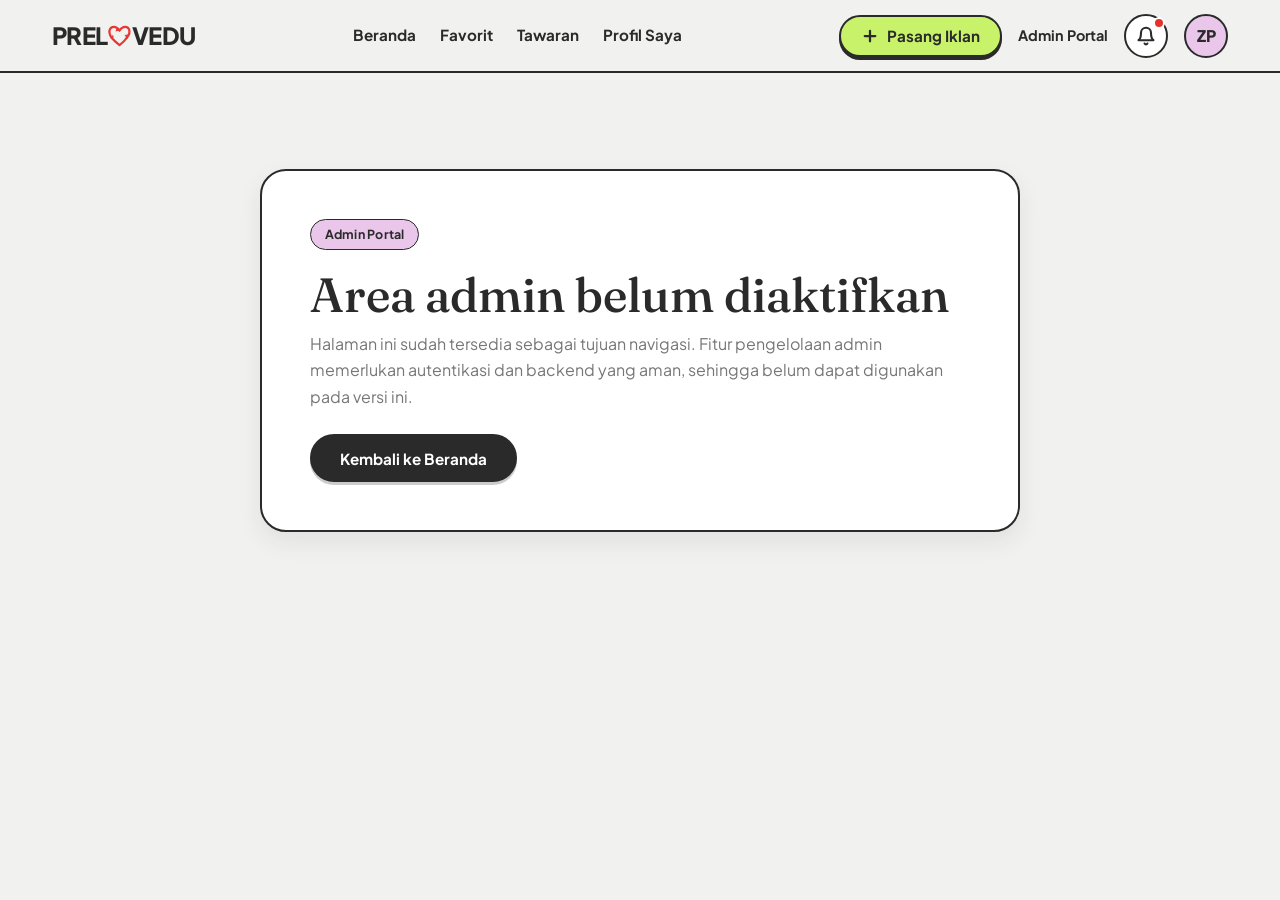
==== pages/admin.html @ fb6f6263 "Add product photo uploads and admin navigation" ====
<!DOCTYPE html>
<html lang="id">
<head>
  <meta charset="UTF-8" />
  <meta name="viewport" content="width=device-width, initial-scale=1.0, maximum-scale=5.0" />
  <meta name="description" content="Admin Portal PRELOVEDU." />
  <title>Admin Portal — PRELOVEDU</title>
  <link href="https://cdn.jsdelivr.net/npm/bootstrap@5.3.3/dist/css/bootstrap.min.css" rel="stylesheet" />
  <link rel="stylesheet" href="../assets/css/tokens.css" />
  <link rel="stylesheet" href="../assets/css/base.css" />
  <link rel="stylesheet" href="../assets/css/components.css" />
  <link rel="stylesheet" href="../assets/css/pages.css" />
</head>
<body>
  <div id="header-mount"></div>

  <main class="app-container">
    <section class="p-4 p-md-5" style="max-width: 760px; margin: clamp(3rem, 8vw, 6rem) auto; background: var(--white); border: var(--border-thick); border-radius: var(--radius-card); box-shadow: var(--shadow-soft);">
      <span class="badge-pill badge-pill-lilac">Admin Portal</span>
      <h1 class="mt-3" style="font-family: var(--font-serif); font-size: clamp(2rem, 5vw, 3rem);">Area admin belum diaktifkan</h1>
      <p style="max-width: 58ch; color: var(--ink-muted); line-height: 1.65;">
        Halaman ini sudah tersedia sebagai tujuan navigasi. Fitur pengelolaan admin memerlukan autentikasi dan backend yang aman, sehingga belum dapat digunakan pada versi ini.
      </p>
      <a href="../index.html" class="btn-pill btn-pill-ink mt-2">Kembali ke Beranda</a>
    </section>
  </main>

  <div id="bottom-nav-mount"></div>

  <script type="module">
    import { renderHeader, renderBottomNav } from '../assets/js/components/navbar.js';
    import { renderFavicon } from '../assets/js/components/logo.js';

    document.getElementById('header-mount').innerHTML = renderHeader('admin', '../');
    document.getElementById('bottom-nav-mount').innerHTML = renderBottomNav('home', '../');

    const favicon = document.createElement('link');
    favicon.rel = 'icon';
    favicon.type = 'image/svg+xml';
    favicon.href = renderFavicon();
    document.head.appendChild(favicon);
  </script>
</body>
</html>
---- assets/css/tokens.css ----
/* PRELOVEDU — Design Tokens (tokens.css) */
:root {
  /* Palet Warna Inti (Playful-Editorial) */
  --lime: #C9F26B;
  --lime-hover: #b8e653;
  --lilac: #E9C6EA;
  --lilac-hover: #dcb3dd;
  --ink: #2A2A2A;
  --ink-light: #4A4A4A;
  --ink-muted: #767676;
  --paper: #F1F1EF;
  --white: #FFFFFF;
  --heart-red: #E5322D;
  --heart-red-soft: #ffeaeb;
  
  /* Status Warna */
  --status-waiting: #FFF3C4;
  --status-waiting-text: #7A5800;
  --status-accepted: var(--lime);
  --status-countered: var(--lilac);
  --status-rejected: #F3E8E8;
  --status-expired: #E2E2E0;

  /* Tipografi */
  --font-serif: 'Fraunces', Georgia, serif;
  --font-sans: 'Plus Jakarta Sans', -apple-system, BlinkMacSystemFont, 'Segoe UI', Roboto, sans-serif;

  /* Border & Outline Khas PRELOVEDU (2-3px Charcoal) */
  --border-thick: 2.5px solid var(--ink);
  --border-thin: 1.5px solid rgba(42, 42, 42, 0.18);
  --border-subtle: 1px solid rgba(42, 42, 42, 0.1);

  /* Sudut Kelengkungan (Sangat Membulat) */
  --radius-card: 26px;
  --radius-pill: 9999px;
  --radius-circle: 50%;
  --radius-inner: 18px;
  --radius-sm: 12px;

  /* Efek Bayangan & Depth */
  --shadow-flat: 0 3px 0 var(--ink);
  --shadow-flat-hover: 0 5px 0 var(--ink);
  --shadow-soft: 0 10px 24px rgba(42, 42, 42, 0.08);
  --shadow-nav: 0 -4px 20px rgba(42, 42, 42, 0.08);

  /* Transisi Konsisten */
  --transition-fast: 150ms cubic-bezier(0.4, 0, 0.2, 1);
  --transition-smooth: 240ms cubic-bezier(0.16, 1, 0.3, 1);

  /* Layout Spacing & Consts */
  --spacing-section: 2rem;
  --bottom-nav-height: 76px;
  --header-height: 72px;
  --max-content-width: 1240px;
}
---- assets/css/base.css ----
/* PRELOVEDU — Base Styles (base.css) */
@import url('https://fonts.googleapis.com/css2?family=Fraunces:ital,opsz,wght@0,9..144,400;0,9..144,600;0,9..144,700;1,9..144,400&family=Plus+Jakarta+Sans:wght@400;500;600;700;800&display=swap');

*, *::before, *::after {
  box-sizing: border-box;
  margin: 0;
  padding: 0;
  -webkit-tap-highlight-color: transparent;
}

html {
  font-size: 16px;
  scroll-behavior: smooth;
}

body {
  font-family: var(--font-sans);
  background-color: var(--paper);
  color: var(--ink);
  line-height: 1.5;
  min-height: 100vh;
  display: flex;
  flex-direction: column;
  padding-bottom: calc(var(--bottom-nav-height) + 24px);
  position: relative;
  overflow-x: hidden;
}

@media (min-width: 992px) {
  body {
    padding-bottom: 40px;
  }
}

/* Tipografi Khas */
h1, h2, h3, .font-serif, .product-price, .hero-title, .brand-text {
  font-family: var(--font-serif);
  font-feature-settings: "kern" 1, "liga" 1;
  color: var(--ink);
}

h4, h5, h6, p, span, button, input, select, textarea {
  font-family: var(--font-sans);
}

a {
  color: inherit;
  text-decoration: none;
}

img {
  max-width: 100%;
  height: auto;
  display: block;
}

/* Kontainer Standar */
.app-container {
  width: 100%;
  max-width: var(--max-content-width);
  margin-left: auto;
  margin-right: auto;
  padding-left: 1.25rem;
  padding-right: 1.25rem;
}

@media (min-width: 768px) {
  .app-container {
    padding-left: 2rem;
    padding-right: 2rem;
  }
}

/* Aksesibilitas & Focus States */
:focus-visible {
  outline: 3px solid var(--ink);
  outline-offset: 3px;
}

.sr-only {
  position: absolute;
  width: 1px;
  height: 1px;
  padding: 0;
  margin: -1px;
  overflow: hidden;
  clip: rect(0, 0, 0, 0);
  white-space: nowrap;
  border-width: 0;
}

/* Smooth scrollbar styling */
::-webkit-scrollbar {
  width: 8px;
  height: 8px;
}

::-webkit-scrollbar-track {
  background: var(--paper);
}

::-webkit-scrollbar-thumb {
  background: rgba(42, 42, 42, 0.25);
  border-radius: var(--radius-pill);
}

::-webkit-scrollbar-thumb:hover {
  background: var(--ink);
}

/* Hormati prefers-reduced-motion */
@media (prefers-reduced-motion: reduce) {
  *, *::before, *::after {
    animation-duration: 0.01ms !important;
    animation-iteration-count: 1 !important;
    transition-duration: 0.01ms !important;
    scroll-behavior: auto !important;
  }
}
---- assets/css/components.css ----
/* PRELOVEDU — Reusable Components (components.css) */

/* ==========================================================
   1. TOMBOL (BUTTONS)
   ========================================================== */
.btn-pill {
  display: inline-flex;
  align-items: center;
  justify-content: center;
  gap: 0.5rem;
  padding: 0.75rem 1.75rem;
  border-radius: var(--radius-pill);
  font-weight: 700;
  font-size: 0.95rem;
  border: var(--border-thick);
  cursor: pointer;
  transition: all var(--transition-fast);
  text-decoration: none;
  min-height: 48px;
  line-height: 1;
}

.btn-pill-lime {
  background-color: var(--lime);
  color: var(--ink);
  box-shadow: var(--shadow-flat);
}

.btn-pill-lime:hover, .btn-pill-lime:focus-visible {
  background-color: var(--lime-hover);
  transform: translateY(-2px);
  box-shadow: var(--shadow-flat-hover);
}

.btn-pill-lime:active {
  transform: translateY(1px);
  box-shadow: 0 1px 0 var(--ink);
}

.btn-pill-ink {
  background-color: var(--ink);
  color: var(--white);
  box-shadow: 0 3px 0 rgba(0, 0, 0, 0.2);
}

.btn-pill-ink:hover {
  background-color: var(--ink-light);
  transform: translateY(-2px);
  color: var(--white);
}

.btn-pill-outline {
  background-color: var(--white);
  color: var(--ink);
  box-shadow: var(--shadow-flat);
}

.btn-pill-outline:hover {
  background-color: #f8f8f8;
  transform: translateY(-2px);
}

/* Tombol Ikon Bulat (Round Icon Button) */
.btn-circle {
  width: 44px;
  height: 44px;
  min-width: 44px;
  border-radius: var(--radius-circle);
  display: inline-flex;
  align-items: center;
  justify-content: center;
  border: var(--border-thick);
  background-color: var(--ink);
  color: var(--white);
  cursor: pointer;
  transition: all var(--transition-fast);
  position: relative;
}

.btn-circle:hover {
  transform: scale(1.06);
  background-color: var(--ink-light);
}

.btn-circle:active {
  transform: scale(0.96);
}

.btn-circle-white {
  background-color: var(--white);
  color: var(--ink);
}

.btn-circle-white:hover {
  background-color: #f3f3f3;
  color: var(--ink);
}

.btn-circle-white.is-active, .btn-circle-white.favorited {
  color: var(--heart-red);
  background-color: var(--heart-red-soft);
  border-color: var(--heart-red);
}

.btn-circle-white.favorited svg {
  fill: var(--heart-red);
}

/* Titik Indikator Notifikasi */
.btn-circle .badge-dot {
  position: absolute;
  top: 1px;
  right: 1px;
  width: 12px;
  height: 12px;
  background-color: var(--heart-red);
  border: 2px solid var(--white);
  border-radius: var(--radius-circle);
}

/* ==========================================================
   2. FORM & INPUTS (Pill Styled)
   ========================================================== */
.input-pill {
  width: 100%;
  padding: 0.75rem 1.25rem;
  border-radius: var(--radius-pill);
  border: var(--border-thick);
  background-color: var(--white);
  color: var(--ink);
  font-size: 0.95rem;
  font-family: var(--font-sans);
  outline: none;
  transition: all var(--transition-fast);
}

.input-pill:focus {
  box-shadow: 0 0 0 3px rgba(42, 42, 42, 0.15);
  background-color: #fff;
}

.select-pill {
  appearance: none;
  background-image: url("data:image/svg+xml,%3Csvg xmlns='http://www.w3.org/2000/svg' width='16' height='16' viewBox='0 0 24 24' fill='none' stroke='%232A2A2A' stroke-width='2.5' stroke-linecap='round' stroke-linejoin='round'%3E%3Cpath d='m6 9 6 6 6-6'/%3E%3C/svg%3E");
  background-repeat: no-repeat;
  background-position: right 1.2rem center;
  padding-right: 2.75rem;
  cursor: pointer;
}

/* Search Bar Wrapper */
.search-bar-wrap {
  position: relative;
  display: flex;
  align-items: center;
  width: 100%;
}

.search-bar-wrap .search-icon {
  position: absolute;
  left: 1.15rem;
  color: var(--ink-muted);
  pointer-events: none;
  display: flex;
  align-items: center;
}

.search-bar-wrap input {
  padding-left: 3rem;
  padding-right: 1.25rem;
  height: 52px;
  font-size: 1rem;
}

/* ==========================================================
   3. BADGE & STATUS PILL
   ========================================================== */
.badge-pill {
  display: inline-flex;
  align-items: center;
  gap: 0.35rem;
  padding: 0.3rem 0.85rem;
  border-radius: var(--radius-pill);
  font-size: 0.78rem;
  font-weight: 700;
  letter-spacing: 0.02em;
  border: 1.5px solid var(--ink);
  white-space: nowrap;
}

.badge-pill-lime {
  background-color: var(--lime);
  color: var(--ink);
}

.badge-pill-lilac {
  background-color: var(--lilac);
  color: var(--ink);
}

.badge-pill-ink {
  background-color: var(--ink);
  color: var(--white);
}

.badge-verified {
  background-color: #d1fae5;
  color: #065f46;
  border-color: #065f46;
}

/* ==========================================================
   4. CHIP KATEGORI (Circular + Label)
   ========================================================== */
/* ==========================================================
   4. CHIP KATEGORI (5 Kolom Grid Simetris)
   ========================================================== */
.category-chips-grid,
.category-chips-scroll {
  display: grid;
  grid-template-columns: repeat(5, 1fr);
  width: 100%;
  gap: 0.75rem;
  padding: 0.5rem 0 0.75rem 0;
  justify-items: center;
  align-items: start;
}

.category-chips-scroll::-webkit-scrollbar,
.category-chips-grid::-webkit-scrollbar {
  display: none;
}

.category-item {
  display: flex;
  flex-direction: column;
  align-items: center;
  justify-content: flex-start;
  gap: 0.5rem;
  cursor: pointer;
  text-decoration: none;
  background: none;
  border: none;
  width: 100%;
  max-width: 120px;
  padding: 0;
  transition: transform var(--transition-fast);
}

.category-item:hover {
  transform: translateY(-2px);
}

.category-circle {
  width: 62px;
  height: 62px;
  border-radius: var(--radius-circle);
  background-color: var(--white);
  border: var(--border-thick);
  display: flex;
  align-items: center;
  justify-content: center;
  color: var(--ink);
  transition: background-color var(--transition-fast), border-color var(--transition-fast);
  box-shadow: 0 3px 0 var(--ink);
  flex-shrink: 0;
}

.category-circle svg {
  width: 24px;
  height: 24px;
  display: block;
}

/* Item aktif & hover: HANYA ganti warna/outline, JANGAN membesarkan ukuran */
.category-item.active .category-circle {
  background-color: var(--lilac);
  border-color: var(--ink);
  box-shadow: 0 3px 0 var(--ink);
}

.category-item:hover .category-circle {
  background-color: var(--lilac-hover);
}

/* Label: rata tengah, boleh turun 2 baris, tinggi area label sama */
.category-label {
  font-size: 0.8rem;
  font-weight: 700;
  color: var(--ink);
  text-align: center;
  line-height: 1.25;
  min-height: 2.9em;
  display: inline-block;
  vertical-align: top;
  padding: 0.2rem 0.55rem;
  border-radius: var(--radius-pill);
  border: 1.5px solid transparent;
  width: fit-content;
  max-width: 100%;
  box-sizing: border-box;
  word-break: normal;
  overflow-wrap: break-word;
  transition: background-color var(--transition-fast), border-color var(--transition-fast);
}

.category-item.active .category-label {
  background-color: var(--lilac);
  border-color: var(--ink);
  color: var(--ink);
  font-weight: 800;
  box-shadow: 0 2px 0 var(--ink);
}

/* Responsif Mobile (375px): 5 kolom tetap muat, ikon dikecilkan, tanpa scroll horizontal */
@media (max-width: 480px) {
  .category-chips-grid,
  .category-chips-scroll {
    gap: 0.25rem;
    padding: 0.25rem 0 0.5rem 0;
  }

  .category-item {
    gap: 0.35rem;
    max-width: none;
  }

  .category-circle {
    width: 46px;
    height: 46px;
  }

  .category-circle svg {
    width: 20px;
    height: 20px;
  }

  .category-label {
    font-size: 0.68rem;
    line-height: 1.15;
    min-height: 2.7em;
    padding: 0.15rem 0.3rem;
  }
}

/* Quick Filter Pills (Kondisi & Urutan) */
.filter-pills-row {
  display: flex;
  gap: 0.5rem;
  overflow-x: auto;
  padding-bottom: 0.25rem;
}

.filter-pills-row::-webkit-scrollbar {
  display: none;
}

.chip-filter {
  padding: 0.45rem 1rem;
  border-radius: var(--radius-pill);
  border: var(--border-thick);
  background-color: var(--white);
  font-size: 0.82rem;
  font-weight: 700;
  color: var(--ink);
  cursor: pointer;
  white-space: nowrap;
  transition: all var(--transition-fast);
}

.chip-filter:hover {
  background-color: #f7f7f7;
}

.chip-filter.active {
  background-color: var(--ink);
  color: var(--white);
}

/* ==========================================================
   5. KARTU PRODUK (PRODUCT CARD)
   ========================================================== */
.product-card {
  background-color: var(--white);
  border-radius: var(--radius-card);
  border: var(--border-thick);
  box-shadow: var(--shadow-flat);
  overflow: hidden;
  display: flex;
  flex-direction: column;
  transition: all var(--transition-fast);
  position: relative;
  cursor: pointer;
}

.product-card:hover {
  transform: translateY(-4px);
  box-shadow: 0 7px 0 var(--ink);
}

.product-thumb-box {
  background-color: var(--lilac);
  border-bottom: var(--border-thick);
  position: relative;
  height: 200px;
  display: flex;
  align-items: center;
  justify-content: center;
  padding: 1.25rem;
  overflow: hidden;
}

.product-thumb-box.bg-lime {
  background-color: #ddf799;
}

.product-thumb-box.bg-gray {
  background-color: #ecece9;
}

.product-thumb-box img {
  max-height: 140px;
  max-width: 90%;
  object-fit: contain;
  transition: transform var(--transition-smooth);
  filter: drop-shadow(0 12px 10px rgba(42, 42, 42, 0.22));
  z-index: 2;
}

.product-card:hover .product-thumb-box img {
  transform: scale(1.08) translateY(-3px);
}

/* Bayangan elips di bawah gambar cutout */
.product-thumb-shadow {
  position: absolute;
  bottom: 14px;
  width: 60%;
  height: 18px;
  background: radial-gradient(ellipse at center, rgba(42, 42, 42, 0.25) 0%, rgba(42, 42, 42, 0) 70%);
  border-radius: 50%;
  z-index: 1;
}

/* Tombol Favorit di atas thumbnail */
.product-card .btn-favorite {
  position: absolute;
  top: 12px;
  right: 12px;
  z-index: 3;
}

.product-card .badge-status {
  position: absolute;
  top: 12px;
  left: 12px;
  z-index: 3;
}

.product-card .badge-condition {
  position: absolute;
  bottom: 12px;
  left: 12px;
  z-index: 3;
}

.product-card.is-sold {
  opacity: 0.85;
}

/* Konten Kartu */
.product-card-body {
  padding: 1.25rem;
  display: flex;
  flex-direction: column;
  flex-grow: 1;
  justify-content: space-between;
}

.product-faculty-tag {
  font-size: 0.72rem;
  font-weight: 700;
  text-transform: uppercase;
  letter-spacing: 0.05em;
  color: var(--ink-muted);
  margin-bottom: 0.35rem;
}

.product-title {
  font-family: var(--font-serif);
  font-size: 1.15rem;
  font-weight: 600;
  color: var(--ink);
  line-height: 1.3;
  margin-bottom: 0.4rem;
  display: -webkit-box;
  -webkit-line-clamp: 2;
  -webkit-box-orient: vertical;
  overflow: hidden;
  min-height: 2.6rem;
}

.product-seller-info {
  display: flex;
  align-items: center;
  gap: 0.4rem;
  font-size: 0.8rem;
  color: var(--ink-light);
  margin-bottom: 0.75rem;
}

.product-card-footer {
  display: flex;
  align-items: center;
  justify-content: space-between;
  margin-top: auto;
  padding-top: 0.5rem;
}

.product-price-val {
  font-family: var(--font-serif);
  font-size: 1.35rem;
  font-weight: 700;
  color: var(--ink);
  letter-spacing: -0.01em;
}

/* ==========================================================
   6. HEADER (DESKTOP) & TOP BAR (MOBILE)
   ========================================================== */
.top-nav-bar {
  background-color: var(--paper);
  border-bottom: var(--border-thick);
  position: sticky;
  top: 0;
  z-index: 100;
  padding: 0.85rem 0;
}

.top-nav-content {
  display: flex;
  align-items: center;
  justify-content: space-between;
  gap: 1.5rem;
}

.user-greeting {
  display: flex;
  align-items: center;
  gap: 0.75rem;
}

.avatar-circle {
  width: 44px;
  height: 44px;
  border-radius: var(--radius-circle);
  border: var(--border-thick);
  background-color: var(--lilac);
  display: flex;
  align-items: center;
  justify-content: center;
  font-weight: 800;
  color: var(--ink);
  overflow: hidden;
}

.user-greeting-text .salutation {
  font-size: 0.75rem;
  color: var(--ink-muted);
  font-weight: 600;
  text-transform: uppercase;
  letter-spacing: 0.04em;
  display: block;
}

.user-greeting-text .user-name {
  font-family: var(--font-serif);
  font-size: 1.15rem;
  font-weight: 700;
  line-height: 1.1;
}

/* ==========================================================
   7. BOTTOM NAVIGATION (MOBILE)
   ========================================================== */
.bottom-nav-wrap {
  position: fixed;
  bottom: 14px;
  left: 0;
  right: 0;
  z-index: 999;
  display: flex;
  justify-content: center;
  padding: 0 1rem;
  pointer-events: none;
}

@media (min-width: 992px) {
  .bottom-nav-wrap {
    display: none;
  }
}

.bottom-nav-bar {
  pointer-events: auto;
  background-color: var(--ink);
  border: var(--border-thick);
  border-radius: var(--radius-pill);
  box-shadow: 0 8px 25px rgba(0, 0, 0, 0.3);
  display: flex;
  align-items: center;
  padding: 0.45rem 0.65rem;
  gap: 0.4rem;
  max-width: 420px;
  width: 100%;
  justify-content: space-around;
}

.nav-tab-item {
  position: relative;
  display: flex;
  flex-direction: column;
  align-items: center;
  justify-content: center;
  width: 58px;
  height: 52px;
  color: var(--white);
  text-decoration: none;
  border-radius: var(--radius-pill);
  transition: all var(--transition-fast);
  z-index: 1;
}

/* Lingkaran Lilac Besar untuk Tab Aktif sesuai spec referensi */
.nav-tab-item.active {
  color: var(--ink);
}

.nav-tab-item.active::before {
  content: '';
  position: absolute;
  top: 50%;
  left: 50%;
  transform: translate(-50%, -50%);
  width: 46px;
  height: 46px;
  background-color: var(--lilac);
  border-radius: var(--radius-circle);
  z-index: -1;
  box-shadow: 0 2px 8px rgba(0, 0, 0, 0.2);
  transition: all var(--transition-fast);
}

.nav-tab-item svg {
  width: 22px;
  height: 22px;
}

.nav-tab-label {
  font-size: 0.65rem;
  font-weight: 700;
  margin-top: 2px;
}

/* Tombol Jual di tengah (+) */
.nav-tab-sell {
  background-color: var(--lime);
  color: var(--ink);
  border: 2px solid var(--ink);
  width: 48px;
  height: 48px;
  border-radius: var(--radius-circle);
  display: flex;
  align-items: center;
  justify-content: center;
  box-shadow: 0 3px 0 var(--ink);
  transition: transform var(--transition-fast);
}

.nav-tab-sell:hover {
  transform: scale(1.08);
}

/* ==========================================================
   8. TOAST NOTIFICATION
   ========================================================== */
.toast-container {
  position: fixed;
  bottom: 90px;
  left: 50%;
  transform: translateX(-50%);
  z-index: 1050;
  display: flex;
  flex-direction: column;
  gap: 0.5rem;
  pointer-events: none;
  width: 90%;
  max-width: 400px;
}

@media (min-width: 992px) {
  .toast-container {
    bottom: 24px;
    right: 24px;
    left: auto;
    transform: none;
  }
}

.toast-item {
  pointer-events: auto;
  background-color: var(--ink);
  color: var(--white);
  border: var(--border-thick);
  border-radius: var(--radius-pill);
  padding: 0.75rem 1.25rem;
  display: flex;
  align-items: center;
  justify-content: space-between;
  gap: 0.75rem;
  font-size: 0.88rem;
  font-weight: 600;
  box-shadow: 0 6px 20px rgba(0, 0, 0, 0.25);
  animation: toastSlideUp 0.3s cubic-bezier(0.16, 1, 0.3, 1) forwards;
}

@keyframes toastSlideUp {
  from {
    opacity: 0;
    transform: translateY(20px);
  }
  to {
    opacity: 1;
    transform: translateY(0);
  }
}

/* ==========================================================
   9. SKELETON & EMPTY STATE
   ========================================================== */
.skeleton-box {
  background: linear-gradient(90deg, #e3e3e0 25%, #f1f1ee 50%, #e3e3e0 75%);
  background-size: 200% 100%;
  animation: shimmer 1.5s infinite;
  border-radius: var(--radius-sm);
}

@keyframes shimmer {
  0% { background-position: 200% 0; }
  100% { background-position: -200% 0; }
}

.empty-state-card {
  background-color: var(--white);
  border: var(--border-thick);
  border-radius: var(--radius-card);
  padding: 3rem 1.5rem;
  text-align: center;
  box-shadow: var(--shadow-flat);
  max-width: 480px;
  margin: 2rem auto;
}

.empty-state-icon {
  width: 72px;
  height: 72px;
  border-radius: var(--radius-circle);
  background-color: var(--lilac);
  border: var(--border-thick);
  display: flex;
  align-items: center;
  justify-content: center;
  margin: 0 auto 1.25rem auto;
}

/* ==========================================================
   10. PETA COD INTERAKTIF & LEAFLET CUSTOM STYLING
   ========================================================== */
.map-wrapper {
  border: var(--border-thick);
  border-radius: var(--radius-inner);
  overflow: hidden;
  box-shadow: var(--shadow-flat);
  position: relative;
  background-color: var(--paper);
}

.map-container {
  height: 320px;
  width: 100%;
  z-index: 1;
}

.custom-map-pin-wrapper {
  background: transparent !important;
  border: none !important;
}

.custom-map-pin {
  display: flex;
  align-items: center;
  justify-content: center;
  position: relative;
  transition: transform var(--transition-fast);
  cursor: pointer;
}

.custom-map-pin:hover {
  transform: translateY(-4px) scale(1.08);
}

.custom-map-pin.is-selected {
  transform: translateY(-4px) scale(1.12);
  z-index: 999;
}

/* Custom Popup Leaflet Bergaya PRELOVEDU Playful-Editorial */
.leaflet-popup.prelovedu-leaflet-popup .leaflet-popup-content-wrapper {
  background: var(--white);
  border: var(--border-thick);
  border-radius: 14px;
  box-shadow: var(--shadow-flat);
  padding: 0.5rem 0.75rem;
  font-family: var(--font-sans);
}

.leaflet-popup.prelovedu-leaflet-popup .leaflet-popup-content {
  margin: 0.35rem 0.45rem;
  line-height: 1.35;
}

.leaflet-popup.prelovedu-leaflet-popup .leaflet-popup-tip-container {
  margin-top: -1px;
}

.leaflet-popup.prelovedu-leaflet-popup .leaflet-popup-tip {
  background: var(--white);
  box-shadow: none;
  border-bottom: 2.5px solid var(--ink);
  border-right: 2.5px solid var(--ink);
}

.cod-map-popup .popup-tag {
  display: inline-block;
  font-size: 0.7rem;
  font-weight: 800;
  text-transform: uppercase;
  padding: 0.15rem 0.5rem;
  border-radius: var(--radius-pill);
  border: 1.5px solid var(--ink);
  margin-bottom: 0.3rem;
}

.cod-map-popup .popup-tag.badge-safe {
  background-color: var(--lime);
  color: var(--ink);
}

.cod-map-popup .popup-tag.badge-custom {
  background-color: var(--lilac);
  color: var(--ink);
}

.cod-map-popup .popup-tag.badge-rejected {
  background-color: #ffd8d6;
  color: var(--heart-red);
}

.cod-map-popup .popup-title {
  font-weight: 800;
  font-size: 0.92rem;
  color: var(--ink);
  margin-bottom: 0.15rem;
}

.cod-map-popup .popup-sub {
  font-size: 0.78rem;
  color: var(--ink-muted);
  margin-bottom: 0.25rem;
}

.cod-map-popup .popup-coords {
  font-size: 0.72rem;
  font-family: monospace;
  color: var(--ink-light);
  background: var(--paper);
  padding: 0.15rem 0.4rem;
  border-radius: 6px;
  display: inline-block;
}

/* Leaflet Zoom Controls Custom */
.leaflet-bar {
  border: none !important;
  box-shadow: none !important;
}

.leaflet-bar a {
  background-color: var(--white) !important;
  color: var(--ink) !important;
  border: 2px solid var(--ink) !important;
  border-radius: 10px !important;
  box-shadow: 0 3px 0 var(--ink) !important;
  margin-bottom: 6px !important;
  font-weight: 800 !important;
  font-size: 1.1rem !important;
  line-height: 28px !important;
  width: 34px !important;
  height: 34px !important;
  transition: all var(--transition-fast) !important;
}

.leaflet-bar a:hover {
  background-color: var(--lime) !important;
  transform: translateY(-1px);
}
---- assets/css/pages.css ----
/* PRELOVEDU — Page Layouts & Specific Styles (pages.css) */

/* ==========================================================
   1. HERO BANNER "HOT DEALS" (Playful-Editorial)
   ========================================================== */
.hero-banner {
  background-color: var(--lime);
  border: var(--border-thick);
  border-radius: var(--radius-card);
  box-shadow: var(--shadow-flat);
  position: relative;
  overflow: hidden;
  margin-top: 1.25rem;
  margin-bottom: var(--spacing-section);
  padding: 2rem 1.5rem;
}

@media (min-width: 768px) {
  .hero-banner {
    padding: 3rem 2.5rem;
    min-height: 280px;
  }
}

/* Dekorasi SVG squiggly organik di latar belakang */
.hero-deco-squiggly {
  position: absolute;
  top: -20px;
  right: -20px;
  width: 320px;
  height: 320px;
  pointer-events: none;
  opacity: 0.65;
  z-index: 0;
}

.hero-banner-content {
  position: relative;
  z-index: 2;
  display: flex;
  flex-direction: column;
  justify-content: space-between;
  gap: 1.5rem;
}

@media (min-width: 768px) {
  .hero-banner-content {
    flex-direction: row;
    align-items: center;
  }
}

.hero-text-col {
  max-width: 520px;
}

.hero-pill-tag {
  display: inline-flex;
  align-items: center;
  gap: 0.4rem;
  background-color: var(--white);
  border: var(--border-thick);
  border-radius: var(--radius-pill);
  padding: 0.35rem 0.9rem;
  font-size: 0.82rem;
  font-weight: 800;
  color: var(--ink);
  margin-bottom: 0.85rem;
  box-shadow: 0 2px 0 var(--ink);
}

.hero-title {
  font-size: 1.85rem;
  font-weight: 700;
  line-height: 1.2;
  color: var(--ink);
  margin-bottom: 0.75rem;
  letter-spacing: -0.02em;
}

@media (min-width: 768px) {
  .hero-title {
    font-size: 2.35rem;
  }
}

.hero-subtitle {
  font-size: 0.95rem;
  color: var(--ink-light);
  line-height: 1.45;
  margin-bottom: 1.35rem;
}

.hero-image-col {
  position: relative;
  display: flex;
  justify-content: center;
  align-items: center;
}

.hero-featured-img-wrap {
  position: relative;
  width: 220px;
  height: 180px;
  display: flex;
  align-items: center;
  justify-content: center;
}

@media (min-width: 768px) {
  .hero-featured-img-wrap {
    width: 280px;
    height: 220px;
  }
}

.hero-featured-img {
  max-width: 90%;
  max-height: 160px;
  object-fit: contain;
  filter: drop-shadow(0 15px 12px rgba(42, 42, 42, 0.28));
  z-index: 2;
  animation: floatSoft 4s ease-in-out infinite alternate;
}

@keyframes floatSoft {
  0% { transform: translateY(0px) rotate(-1deg); }
  100% { transform: translateY(-8px) rotate(2deg); }
}

.hero-featured-shadow {
  position: absolute;
  bottom: 8px;
  width: 70%;
  height: 20px;
  background: radial-gradient(ellipse at center, rgba(42, 42, 42, 0.3) 0%, rgba(42, 42, 42, 0) 70%);
  border-radius: 50%;
  z-index: 1;
}

/* Dots Indikator Carousel Hero */
.carousel-dots {
  display: flex;
  gap: 0.5rem;
  justify-content: center;
  margin-top: 1rem;
}

.carousel-dot {
  width: 10px;
  height: 10px;
  border-radius: var(--radius-circle);
  border: 1.5px solid var(--ink);
  background-color: transparent;
  cursor: pointer;
  transition: all var(--transition-fast);
}

.carousel-dot.active {
  width: 24px;
  border-radius: var(--radius-pill);
  background-color: var(--ink);
}

/* ==========================================================
   2. SEARCH & FACULTY FILTER BAR
   ========================================================== */
.search-filter-section {
  display: flex;
  flex-direction: column;
  gap: 0.75rem;
  margin-bottom: 1.75rem;
}

@media (min-width: 768px) {
  .search-filter-section {
    flex-direction: row;
    align-items: center;
  }
}

.faculty-dropdown-wrap {
  min-width: 220px;
}

/* ==========================================================
   3. SECTION HEADERS
   ========================================================== */
.section-header {
  display: flex;
  align-items: baseline;
  justify-content: space-between;
  margin-bottom: 1rem;
  padding: 0 0.25rem;
}

.section-title {
  font-family: var(--font-serif);
  font-size: 1.45rem;
  font-weight: 700;
  color: var(--ink);
  display: flex;
  align-items: center;
  gap: 0.5rem;
}

.section-link {
  font-size: 0.85rem;
  font-weight: 700;
  color: var(--ink);
  text-decoration: underline;
  text-underline-offset: 4px;
  transition: color var(--transition-fast);
}

.section-link:hover {
  color: var(--ink-light);
}

/* Spacing Vertikal Konsisten Antar Bagian */
.category-section {
  margin-bottom: var(--spacing-section);
}

.featured-section {
  margin-bottom: var(--spacing-section);
}

/* ==========================================================
   4. FEATURED PRODUCTS (HORIZONTAL HERO CARD)
   ========================================================== */
.featured-card {
  background-color: var(--white);
  border: var(--border-thick);
  border-radius: var(--radius-card);
  box-shadow: var(--shadow-flat);
  display: flex;
  flex-direction: column;
  overflow: hidden;
  margin-bottom: 0;
  transition: transform var(--transition-fast);
}

@media (min-width: 640px) {
  .featured-card {
    flex-direction: row;
    min-height: 220px;
  }
}

.featured-card:hover {
  transform: translateY(-3px);
  box-shadow: 0 6px 0 var(--ink);
}

.featured-card-media {
  background-color: var(--lilac);
  border-bottom: var(--border-thick);
  display: flex;
  align-items: center;
  justify-content: center;
  padding: 1.5rem;
  position: relative;
  min-height: 180px;
}

@media (min-width: 640px) {
  .featured-card-media {
    width: 40%;
    border-bottom: none;
    border-right: var(--border-thick);
  }
}

.featured-card-media img {
  max-height: 140px;
  filter: drop-shadow(0 10px 10px rgba(42, 42, 42, 0.2));
  z-index: 2;
}

.featured-card-content {
  padding: 1.5rem;
  display: flex;
  flex-direction: column;
  justify-content: space-between;
  flex-grow: 1;
}

.color-swatches-row {
  display: flex;
  gap: 0.4rem;
  margin: 0.5rem 0;
}

.color-swatch-dot {
  width: 14px;
  height: 14px;
  border-radius: var(--radius-circle);
  border: 1px solid rgba(42, 42, 42, 0.3);
}

/* ==========================================================
   5. RESPONSIVE PRODUCT GRID
   ========================================================== */
.products-grid {
  display: grid;
  grid-template-columns: repeat(2, 1fr);
  gap: 1rem;
  margin-bottom: 2.5rem;
}

@media (max-width: 420px) {
  .products-grid {
    grid-template-columns: 1fr;
    gap: 1rem;
  }
}

@media (min-width: 768px) {
  .products-grid {
    grid-template-columns: repeat(3, 1fr);
    gap: 1.5rem;
  }
}

@media (min-width: 1100px) {
  .products-grid {
    grid-template-columns: repeat(4, 1fr);
    gap: 1.5rem;
  }
}

/* ==========================================================
   6. PENGINGAT KEAMANAN (SAFETY REMINDER BAR)
   ========================================================== */
.safety-banner {
  background-color: #fff9db;
  border: var(--border-thick);
  border-radius: var(--radius-card);
  padding: 1rem 1.25rem;
  display: flex;
  align-items: center;
  gap: 0.85rem;
  font-size: 0.88rem;
  font-weight: 600;
  color: var(--ink);
  margin-bottom: 2rem;
  box-shadow: var(--shadow-flat);
}

.safety-icon {
  width: 36px;
  height: 36px;
  border-radius: var(--radius-circle);
  background-color: var(--white);
  border: 2px solid var(--ink);
  display: flex;
  align-items: center;
  justify-content: center;
  flex-shrink: 0;
}

/* ==========================================================
   7. FOOTER INFORMASI
   ========================================================== */
.app-footer {
  background-color: var(--white);
  border-top: var(--border-thick);
  padding: 3rem 0;
  margin-top: 3rem;
  text-align: center;
}

.footer-brand {
  display: inline-flex;
  align-items: center;
  gap: 0.6rem;
  margin-bottom: 0.75rem;
}

.footer-text {
  font-size: 0.85rem;
  color: var(--ink-muted);
  max-width: 480px;
  margin: 0 auto 1.5rem auto;
}
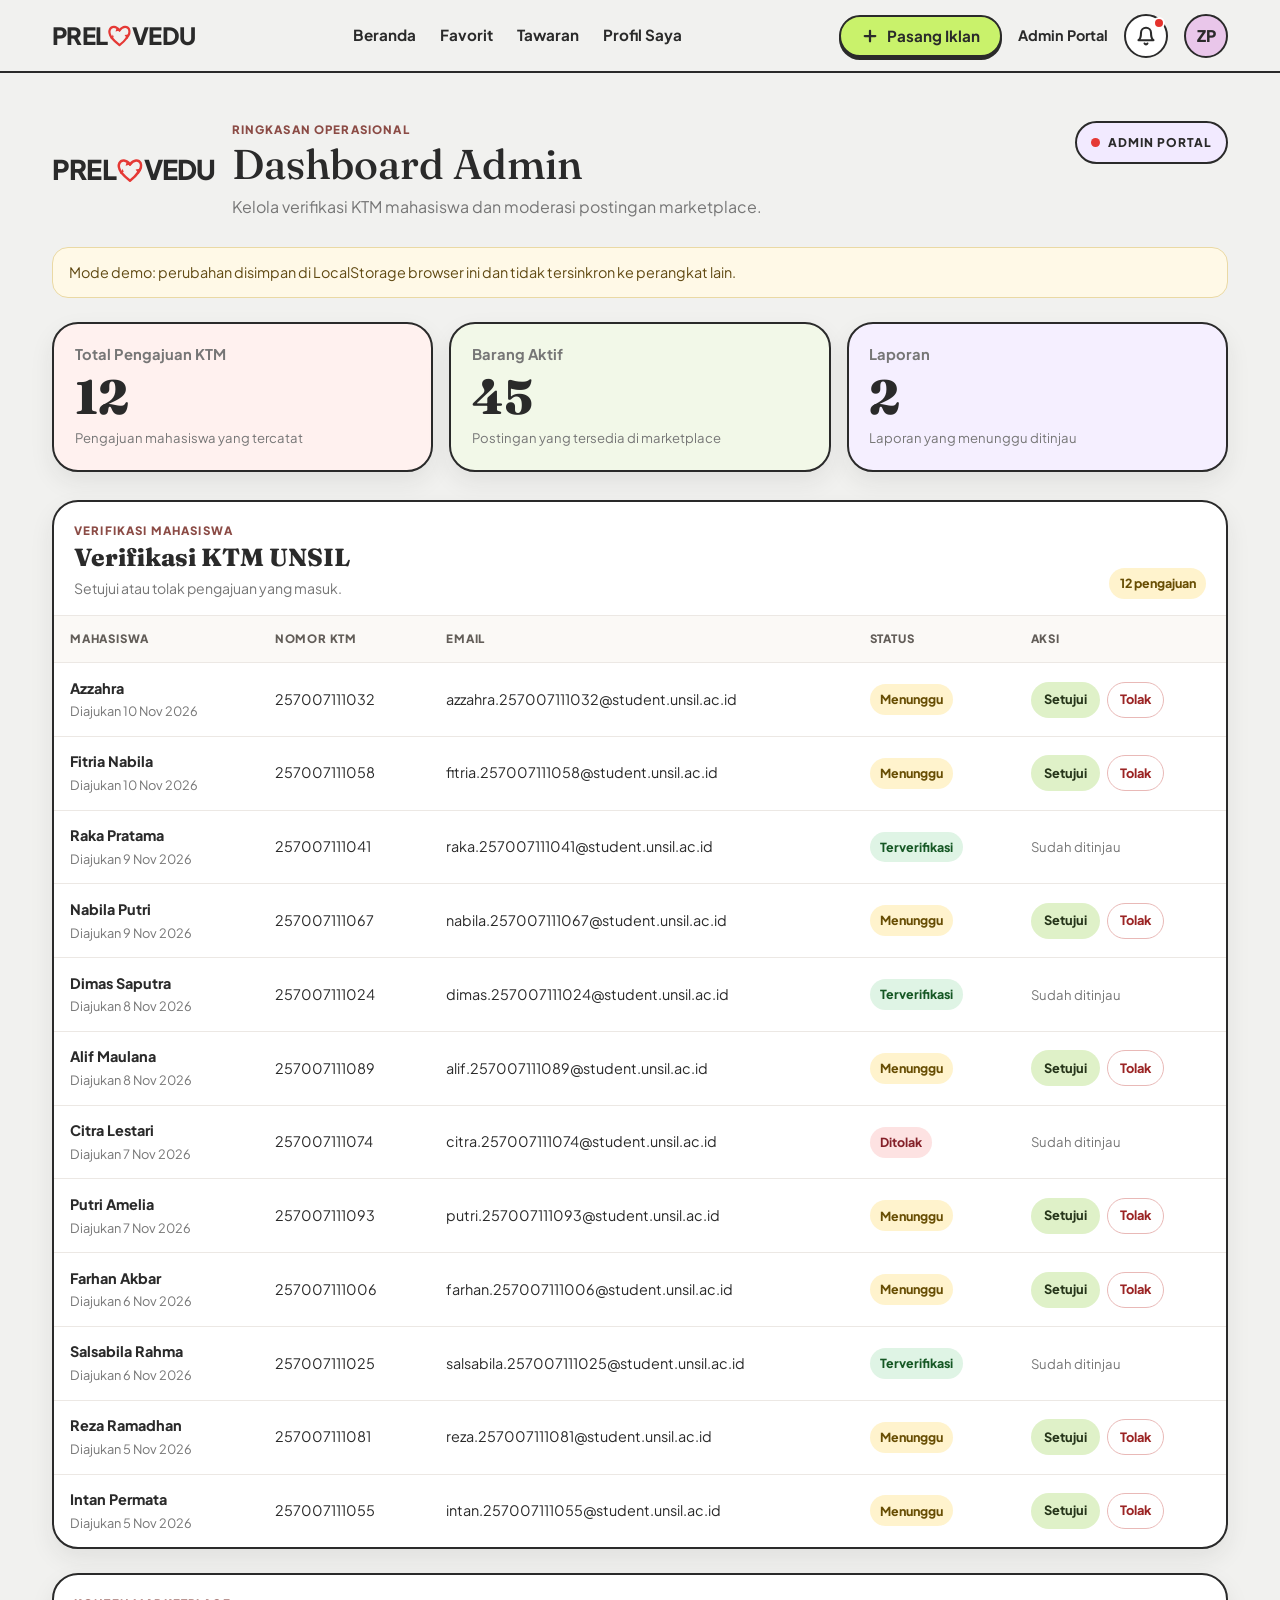
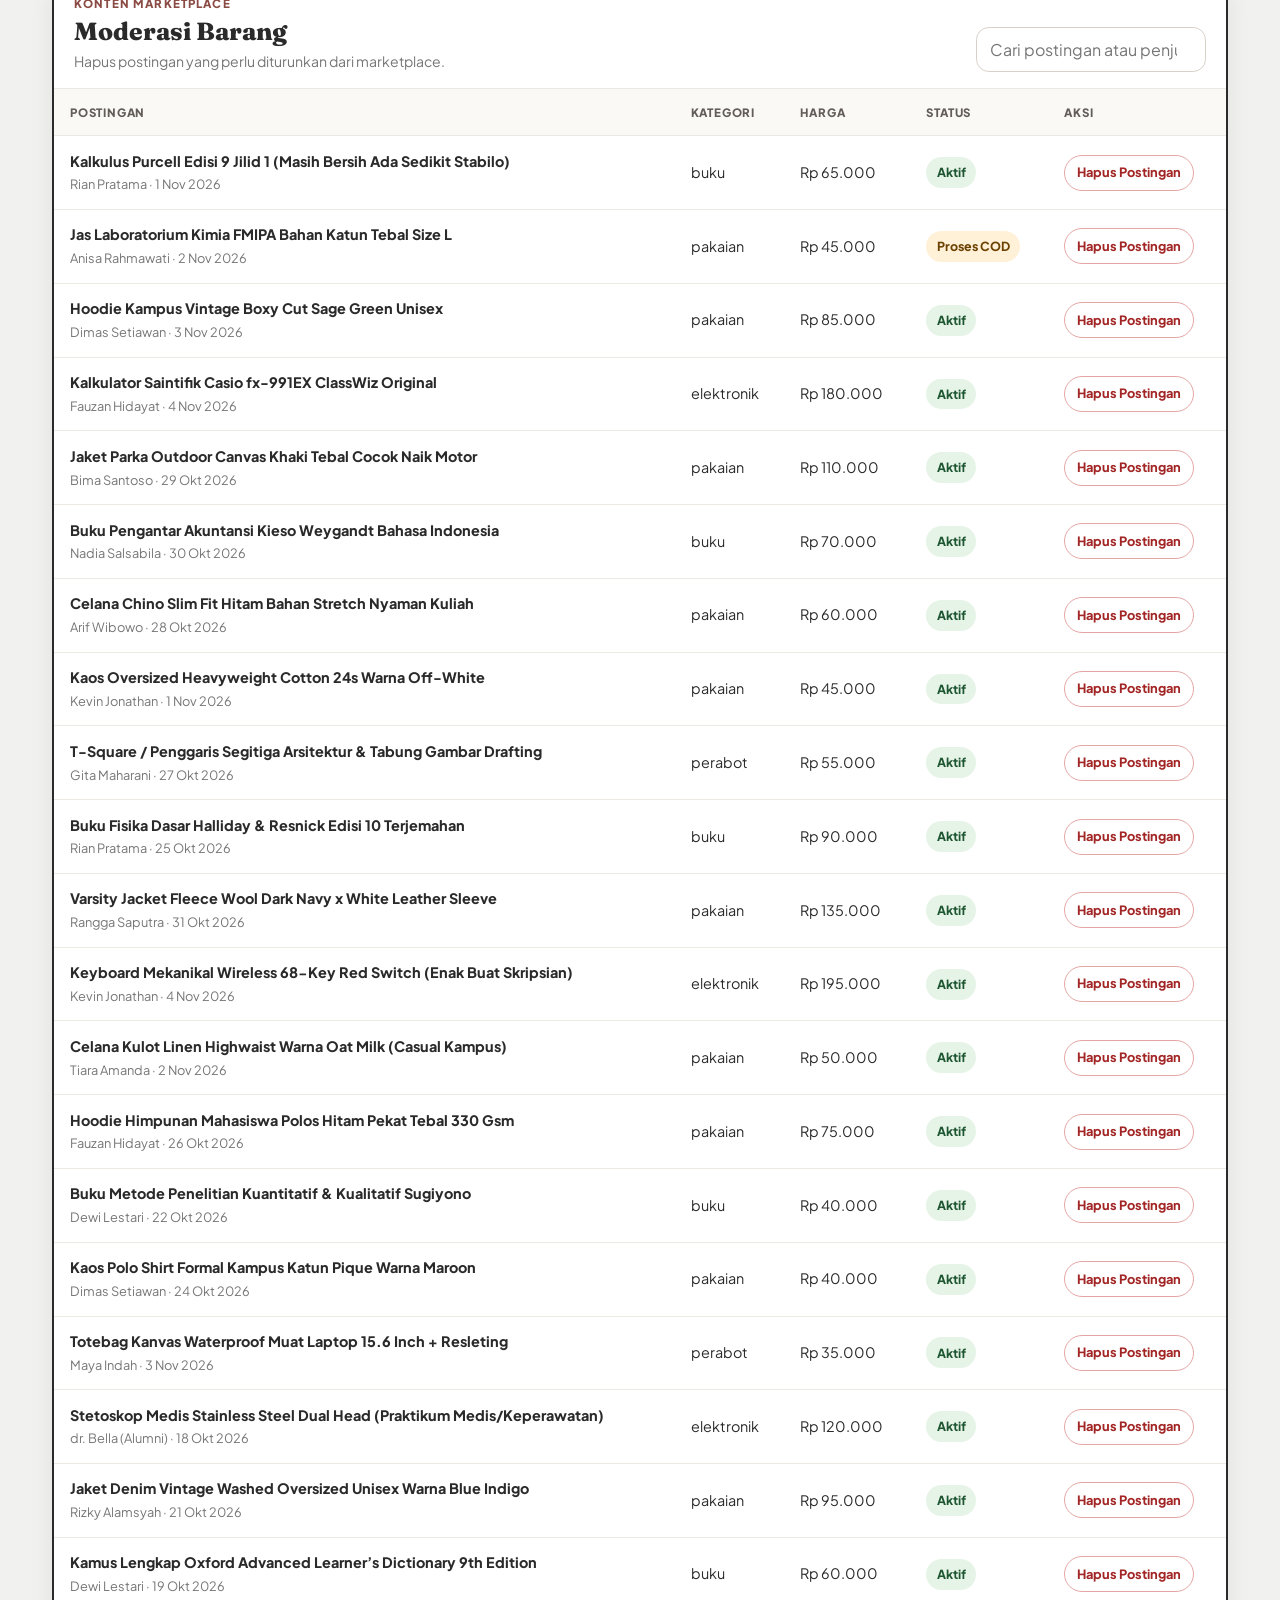
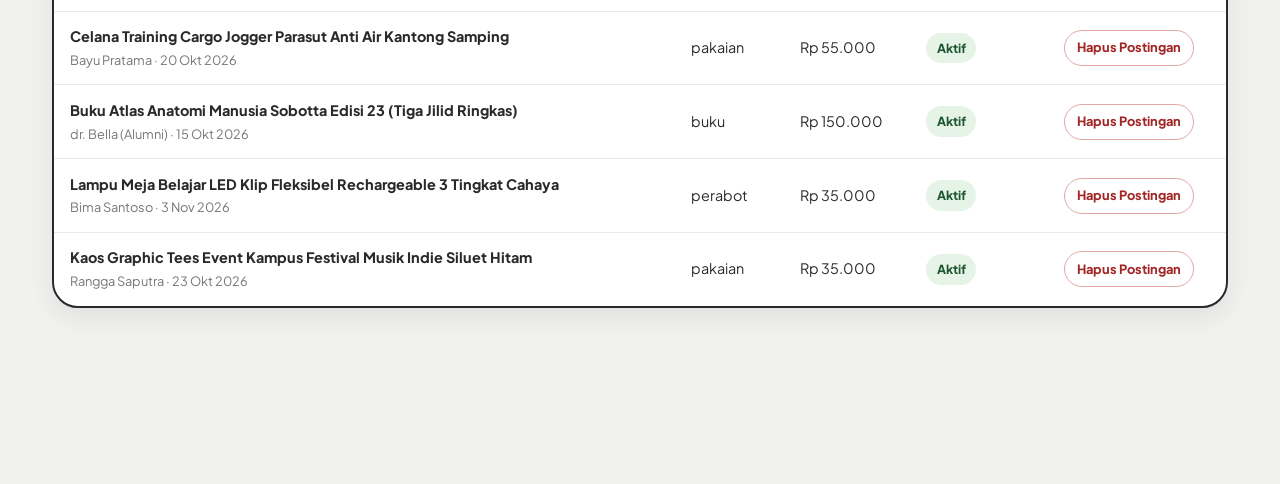
==== commit a72046fe: "Build localStorage admin dashboard" ====
--- a/pages/admin.html
+++ b/pages/admin.html
@@ -10,29 +10,166 @@
   <link rel="stylesheet" href="../assets/css/base.css" />
   <link rel="stylesheet" href="../assets/css/components.css" />
   <link rel="stylesheet" href="../assets/css/pages.css" />
+  <style>
+    .admin-dashboard { padding-block: clamp(1.5rem, 4vw, 3rem) 7rem; }
+    .admin-dashboard-header { display: flex; align-items: flex-start; justify-content: space-between; gap: 1.5rem; margin-bottom: 1.75rem; }
+    .admin-brand-lockup { display: flex; align-items: center; flex-wrap: wrap; gap: 1rem; }
+    .admin-dashboard-title { margin: 0; font-family: var(--font-serif); font-size: clamp(1.8rem, 4vw, 2.6rem); line-height: 1.08; }
+    .admin-dashboard-subtitle { margin: .5rem 0 0; max-width: 58ch; color: var(--ink-muted); }
+    .admin-portal-badge { display: inline-flex; align-items: center; gap: .5rem; flex: 0 0 auto; padding: .65rem .9rem; border: 2px solid var(--ink); border-radius: 999px; background: #f2eaff; color: var(--ink); font-size: .75rem; font-weight: 800; letter-spacing: .08em; }
+    .admin-portal-dot { width: .55rem; height: .55rem; border-radius: 50%; background: #e53935; }
+    .admin-demo-note { margin-bottom: 1.5rem; padding: .85rem 1rem; border: 1px solid #ead9a4; border-radius: 1rem; background: #fff9e7; color: #614a13; font-size: .9rem; }
+    .admin-stat-grid { display: grid; grid-template-columns: repeat(3, minmax(0, 1fr)); gap: 1rem; margin-bottom: 1.75rem; }
+    .admin-stat-card, .admin-panel { border: var(--border-thick); border-radius: var(--radius-card); background: var(--white); box-shadow: var(--shadow-soft); }
+    .admin-stat-card { min-height: 150px; padding: 1.2rem 1.3rem; }
+    .admin-stat-card--rose { background: #fff1ef; }
+    .admin-stat-card--lime { background: #f2f8e8; }
+    .admin-stat-card--lilac { background: #f5efff; }
+    .admin-stat-label { margin: 0; color: var(--ink-muted); font-size: .92rem; font-weight: 700; }
+    .admin-stat-value { margin: .5rem 0 .15rem; font-family: var(--font-serif); font-size: clamp(2.2rem, 5vw, 3rem); font-weight: 800; line-height: 1; }
+    .admin-stat-caption { margin: .4rem 0 0; color: var(--ink-muted); font-size: .82rem; }
+    .admin-panel { overflow: hidden; margin-bottom: 1.5rem; }
+    .admin-panel-header { display: flex; align-items: flex-end; justify-content: space-between; gap: 1rem; padding: 1.25rem 1.25rem 1rem; }
+    .admin-panel-kicker { margin: 0 0 .25rem; color: #8b4b45; font-size: .72rem; font-weight: 800; letter-spacing: .1em; text-transform: uppercase; }
+    .admin-panel-title { margin: 0; font-family: var(--font-serif); font-size: clamp(1.2rem, 3vw, 1.55rem); font-weight: 800; }
+    .admin-panel-description { margin: .3rem 0 0; color: var(--ink-muted); font-size: .88rem; }
+    .admin-table-wrap { overflow-x: auto; }
+    .admin-table { width: 100%; min-width: 760px; border-collapse: collapse; }
+    .admin-table th, .admin-table td { padding: .9rem 1rem; border-top: 1px solid #ece8e4; text-align: left; vertical-align: middle; }
+    .admin-table th { background: #fbf9f6; color: #625d58; font-size: .72rem; font-weight: 800; letter-spacing: .07em; text-transform: uppercase; white-space: nowrap; }
+    .admin-table td { font-size: .9rem; }
+    .admin-primary-text { display: block; color: var(--ink); font-weight: 750; }
+    .admin-secondary-text { display: block; margin-top: .2rem; color: var(--ink-muted); font-size: .8rem; }
+    .admin-status { display: inline-flex; align-items: center; padding: .38rem .65rem; border-radius: 999px; font-size: .78rem; font-weight: 750; white-space: nowrap; }
+    .admin-status--waiting { background: #fff3cd; color: #674d03; }
+    .admin-status--verified { background: #dff4e5; color: #155724; }
+    .admin-status--rejected { background: #fde2e2; color: #842029; }
+    .admin-status--active { background: #e6f4e8; color: #1e5631; }
+    .admin-status--cod { background: #fff0d8; color: #6b4200; }
+    .admin-status--sold { background: #ece9e6; color: #504b46; }
+    .admin-action-group { display: flex; flex-wrap: wrap; gap: .45rem; }
+    .admin-action-button { min-height: 36px; padding: .45rem .75rem; border: 1px solid transparent; border-radius: 999px; font: inherit; font-size: .8rem; font-weight: 750; cursor: pointer; white-space: nowrap; }
+    .admin-action-button:focus-visible, .admin-search:focus-visible { outline: 3px solid #6a4c93; outline-offset: 2px; }
+    .admin-action-button--approve { background: #dff1c8; color: #26351a; }
+    .admin-action-button--reject { border-color: #e9b9b7; background: #fff; color: #9b2424; }
+    .admin-action-button--delete { border-color: #e4a6a3; background: #fff; color: #a32626; }
+    .admin-action-placeholder { color: var(--ink-muted); font-size: .82rem; }
+    .admin-search { width: min(100%, 280px); min-height: 42px; padding: .6rem .8rem; border: 1px solid #d8d1ca; border-radius: .8rem; background: #fff; color: var(--ink); }
+    .admin-empty-state { padding: 2rem 1rem !important; color: var(--ink-muted); text-align: center !important; }
+    @media (min-width: 768px) {
+      .admin-bottom-nav { display: none; }
+    }
+    @media (max-width: 767.98px) {
+      .admin-dashboard-header { flex-direction: column; align-items: flex-start; }
+      .admin-stat-grid { grid-template-columns: 1fr; }
+      .admin-stat-card { min-height: auto; }
+      .admin-panel-header { align-items: flex-start; flex-direction: column; }
+      .admin-search { width: 100%; }
+    }
+  </style>
 </head>
 <body>
   <div id="header-mount"></div>
 
-  <main class="app-container">
-    <section class="p-4 p-md-5" style="max-width: 760px; margin: clamp(3rem, 8vw, 6rem) auto; background: var(--white); border: var(--border-thick); border-radius: var(--radius-card); box-shadow: var(--shadow-soft);">
-      <span class="badge-pill badge-pill-lilac">Admin Portal</span>
-      <h1 class="mt-3" style="font-family: var(--font-serif); font-size: clamp(2rem, 5vw, 3rem);">Area admin belum diaktifkan</h1>
-      <p style="max-width: 58ch; color: var(--ink-muted); line-height: 1.65;">
-        Halaman ini sudah tersedia sebagai tujuan navigasi. Fitur pengelolaan admin memerlukan autentikasi dan backend yang aman, sehingga belum dapat digunakan pada versi ini.
-      </p>
-      <a href="../index.html" class="btn-pill btn-pill-ink mt-2">Kembali ke Beranda</a>
+  <main class="app-container admin-dashboard">
+    <header class="admin-dashboard-header">
+      <div class="admin-brand-lockup">
+        <div id="admin-brand-logo" aria-label="PRELOVEDU"></div>
+        <div>
+          <p class="admin-panel-kicker">Ringkasan operasional</p>
+          <h1 class="admin-dashboard-title">Dashboard Admin</h1>
+          <p class="admin-dashboard-subtitle">Kelola verifikasi KTM mahasiswa dan moderasi postingan marketplace.</p>
+        </div>
+      </div>
+      <span class="admin-portal-badge"><span class="admin-portal-dot" aria-hidden="true"></span>ADMIN PORTAL</span>
+    </header>
+
+    <aside class="admin-demo-note" role="note">
+      Mode demo: perubahan disimpan di LocalStorage browser ini dan tidak tersinkron ke perangkat lain.
+    </aside>
+
+    <section class="admin-stat-grid" aria-label="Statistik dashboard">
+      <article class="admin-stat-card admin-stat-card--rose">
+        <p class="admin-stat-label">Total Pengajuan KTM</p>
+        <p id="stat-ktm-total" class="admin-stat-value" aria-live="polite">12</p>
+        <p class="admin-stat-caption">Pengajuan mahasiswa yang tercatat</p>
+      </article>
+      <article class="admin-stat-card admin-stat-card--lime">
+        <p class="admin-stat-label">Barang Aktif</p>
+        <p id="stat-active-products" class="admin-stat-value" aria-live="polite">45</p>
+        <p class="admin-stat-caption">Postingan yang tersedia di marketplace</p>
+      </article>
+      <article class="admin-stat-card admin-stat-card--lilac">
+        <p class="admin-stat-label">Laporan</p>
+        <p id="stat-reports" class="admin-stat-value" aria-live="polite">2</p>
+        <p class="admin-stat-caption">Laporan yang menunggu ditinjau</p>
+      </article>
+    </section>
+
+    <section class="admin-panel" aria-labelledby="ktm-heading">
+      <header class="admin-panel-header">
+        <div>
+          <p class="admin-panel-kicker">Verifikasi mahasiswa</p>
+          <h2 id="ktm-heading" class="admin-panel-title">Verifikasi KTM UNSIL</h2>
+          <p class="admin-panel-description">Setujui atau tolak pengajuan yang masuk.</p>
+        </div>
+        <span id="ktm-count-label" class="admin-status admin-status--waiting">12 pengajuan</span>
+      </header>
+      <div class="admin-table-wrap">
+        <table class="admin-table" aria-label="Daftar verifikasi KTM mahasiswa UNSIL">
+          <thead>
+            <tr>
+              <th scope="col">Mahasiswa</th>
+              <th scope="col">Nomor KTM</th>
+              <th scope="col">Email</th>
+              <th scope="col">Status</th>
+              <th scope="col">Aksi</th>
+            </tr>
+          </thead>
+          <tbody id="ktm-table-body"></tbody>
+        </table>
+      </div>
+    </section>
+
+    <section class="admin-panel" aria-labelledby="products-heading">
+      <header class="admin-panel-header">
+        <div>
+          <p class="admin-panel-kicker">Konten marketplace</p>
+          <h2 id="products-heading" class="admin-panel-title">Moderasi Barang</h2>
+          <p class="admin-panel-description">Hapus postingan yang perlu diturunkan dari marketplace.</p>
+        </div>
+        <label>
+          <span class="visually-hidden">Cari postingan atau penjual</span>
+          <input id="product-search" class="admin-search" type="search" placeholder="Cari postingan atau penjual" autocomplete="off" />
+        </label>
+      </header>
+      <div class="admin-table-wrap">
+        <table class="admin-table" aria-label="Daftar postingan untuk moderasi">
+          <thead>
+            <tr>
+              <th scope="col">Postingan</th>
+              <th scope="col">Kategori</th>
+              <th scope="col">Harga</th>
+              <th scope="col">Status</th>
+              <th scope="col">Aksi</th>
+            </tr>
+          </thead>
+          <tbody id="products-table-body"></tbody>
+        </table>
+      </div>
     </section>
   </main>
 
-  <div id="bottom-nav-mount"></div>
+  <div id="bottom-nav-mount" class="admin-bottom-nav"></div>
 
   <script type="module">
     import { renderHeader, renderBottomNav } from '../assets/js/components/navbar.js';
     import { renderFavicon } from '../assets/js/components/logo.js';
+    import { initAdminDashboard } from '../assets/js/components/admin-dashboard.js';
 
     document.getElementById('header-mount').innerHTML = renderHeader('admin', '../');
     document.getElementById('bottom-nav-mount').innerHTML = renderBottomNav('home', '../');
+    initAdminDashboard();
 
     const favicon = document.createElement('link');
     favicon.rel = 'icon';
